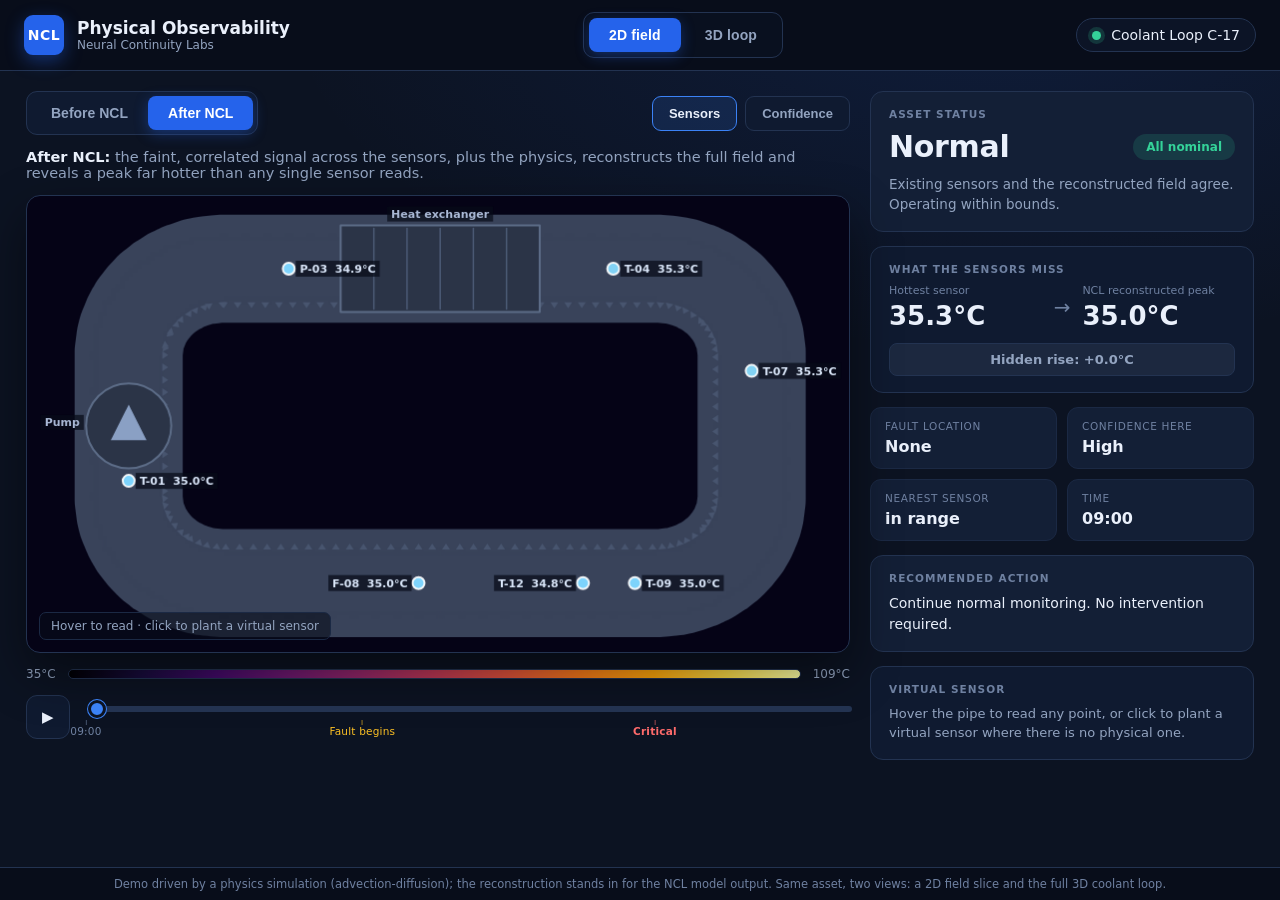
==== index.html @ 21be3953 "NCL physical observability demo (2D + 3D combined) Co-Authored-By: Claude Opus 4.8 <noreply@anthropi" ====
<!DOCTYPE html>
<html lang="en">
<head>
  <meta charset="UTF-8">
  <meta name="viewport" content="width=device-width, initial-scale=1.0">
  <title>NCL · Physical Observability</title>
  <script>document.write('<link rel="stylesheet" href="styles.css?cb=' + Date.now() + '">');</script>
</head>
<body>
  <header class="cb-topbar">
    <div class="brand-group">
      <span class="logo">NCL</span>
      <div class="brand-text">
        <strong>Physical Observability</strong>
        <span>Neural Continuity Labs</span>
      </div>
    </div>

    <div class="view-seg" role="tablist" aria-label="View">
      <button class="view-btn is-active" data-view="2d" type="button" role="tab">2D field</button>
      <button class="view-btn" data-view="3d" type="button" role="tab">3D loop</button>
    </div>

    <div class="asset-strip">
      <span class="live-dot" id="liveDot"></span>
      <span>Coolant Loop C-17</span>
    </div>
  </header>

  <main class="cb-stage" id="cbStage">
    <div class="view-frame is-active" data-frame="2d">
      <iframe id="frame2d" title="NCL 2D field demo" allow="fullscreen"></iframe>
    </div>
    <div class="view-frame" data-frame="3d">
      <iframe id="frame3d" title="NCL 3D loop demo" allow="fullscreen"></iframe>
    </div>
  </main>

  <footer class="cb-foot">
    Demo driven by a physics simulation (advection-diffusion); the reconstruction stands in for the NCL model output. Same asset, two views: a 2D field slice and the full 3D coolant loop.
  </footer>

  <script>
    (function () {
      var cb = Date.now();
      var f2d = document.getElementById("frame2d");
      var f3d = document.getElementById("frame3d");
      // Preload both demos in embed mode (their own top bars are hidden by ?embed=1).
      f2d.src = "ncl_demo/index.html?embed=1&cb=" + cb;
      f3d.src = "ncl_demo_3d/index.html?embed=1&cb=" + cb;

      var frames = { "2d": f2d, "3d": f3d };
      var btns = Array.prototype.slice.call(document.querySelectorAll(".view-btn"));
      var panes = Array.prototype.slice.call(document.querySelectorAll(".view-frame"));

      function show(view) {
        btns.forEach(function (b) { b.classList.toggle("is-active", b.dataset.view === view); });
        panes.forEach(function (p) { p.classList.toggle("is-active", p.dataset.frame === view); });
        // Nudge the now-visible demo to re-measure its container (3D re-fits the camera).
        var win = frames[view] && frames[view].contentWindow;
        if (win) {
          try { win.dispatchEvent(new Event("resize")); } catch (e) {}
          setTimeout(function () { try { win.dispatchEvent(new Event("resize")); } catch (e) {} }, 60);
        }
      }

      btns.forEach(function (b) {
        b.addEventListener("click", function () { show(b.dataset.view); });
      });

      // Keyboard: 2 / 3 to switch views quickly during a pitch.
      window.addEventListener("keydown", function (e) {
        if (e.key === "2") show("2d");
        else if (e.key === "3") show("3d");
      });
    })();
  </script>
</body>
</html>
---- styles.css ----
:root {
  --bg: #0a1120;
  --line: #233351;
  --ink: #eaf0fb;
  --muted: #93a4c0;
  --muted-2: #6f81a1;
  --blue: #3b82f6;
  --blue-deep: #2563eb;
  --green: #34d399;
}
* { box-sizing: border-box; }
html, body { height: 100%; margin: 0; }
body {
  display: flex; flex-direction: column; min-height: 100vh; overflow: hidden;
  background: var(--bg); color: var(--ink);
  font-family: Inter, ui-sans-serif, system-ui, -apple-system, "Segoe UI", sans-serif;
  -webkit-font-smoothing: antialiased;
}

/* ---- shared top bar ---- */
.cb-topbar {
  display: flex; align-items: center; justify-content: space-between;
  gap: 20px; padding: 12px 24px; border-bottom: 1px solid var(--line);
  background: rgba(8, 14, 26, 0.92); z-index: 10;
}
.brand-group { display: flex; align-items: center; gap: 13px; }
.logo {
  display: grid; place-items: center; width: 40px; height: 40px; border-radius: 9px;
  background: var(--blue-deep); color: #fff; font-weight: 800; font-size: 14px;
  letter-spacing: 0.04em; box-shadow: 0 6px 18px rgba(37, 99, 235, 0.4);
}
.brand-text { display: flex; flex-direction: column; line-height: 1.2; }
.brand-text strong { font-size: 17px; }
.brand-text span { font-size: 12px; color: var(--muted); }

/* the 2D / 3D switch, centered */
.view-seg {
  display: inline-flex; padding: 5px; gap: 4px;
  border: 1px solid var(--line); border-radius: 11px; background: rgba(10, 18, 33, 0.7);
}
.view-btn {
  border: 0; padding: 9px 20px; border-radius: 8px; background: transparent;
  color: var(--muted); font-size: 14px; font-weight: 750; cursor: pointer;
  transition: all .15s; letter-spacing: 0.01em;
}
.view-btn:hover { color: var(--ink); }
.view-btn.is-active { background: var(--blue-deep); color: #fff; box-shadow: 0 4px 14px rgba(37,99,235,0.35); }

.asset-strip {
  display: flex; align-items: center; gap: 10px; padding: 8px 15px;
  border: 1px solid var(--line); border-radius: 999px; background: rgba(15,26,48,0.6);
  font-size: 14px; color: var(--ink);
}
.live-dot { width: 9px; height: 9px; border-radius: 50%; background: var(--green); box-shadow: 0 0 0 4px rgba(52,211,153,0.18); }

/* ---- stage holds both demo iframes, stacked ---- */
.cb-stage { position: relative; flex: 1; min-height: 0; }
.view-frame {
  position: absolute; inset: 0;
  opacity: 0; visibility: hidden; pointer-events: none; z-index: 1;
  transition: opacity .18s ease;
}
.view-frame.is-active { opacity: 1; visibility: visible; pointer-events: auto; z-index: 2; }
.view-frame iframe { width: 100%; height: 100%; border: 0; display: block; background: var(--bg); }

/* ---- slim shared disclaimer ---- */
.cb-foot {
  flex: none; padding: 8px 24px; border-top: 1px solid var(--line);
  background: rgba(8, 14, 26, 0.92);
  font-size: 11.5px; color: var(--muted-2); line-height: 1.4; text-align: center;
}

@media (max-width: 760px) {
  .brand-text { display: none; }
  .view-btn { padding: 9px 14px; }
  .cb-foot { display: none; }
}
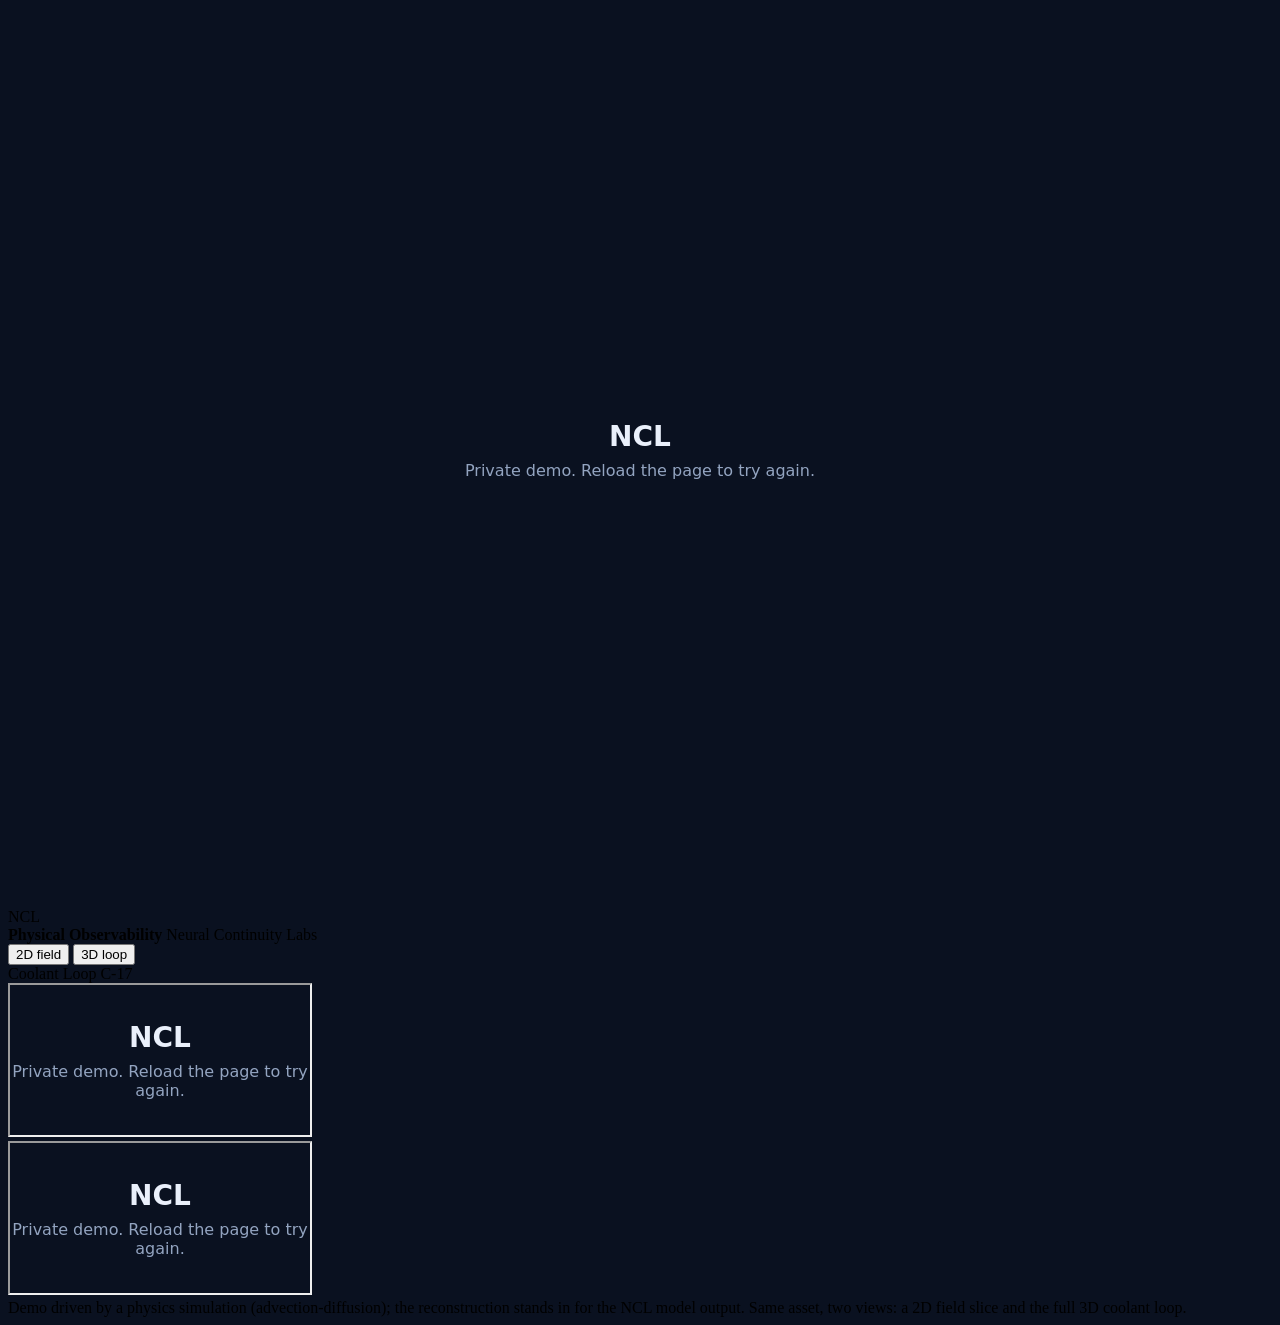
==== commit d48c270c: "Update demo (2026-06-12 20:56)" ====
--- a/index.html
+++ b/index.html
@@ -4,6 +4,7 @@
   <meta charset="UTF-8">
   <meta name="viewport" content="width=device-width, initial-scale=1.0">
   <title>NCL · Physical Observability</title>
+  <script>if (!/^(localhost|127\.0\.0\.1)$/.test(location.hostname) && location.protocol !== "file:") document.write('<scr' + 'ipt src="gate.js"></scr' + 'ipt>');</script>
   <script>document.write('<link rel="stylesheet" href="styles.css?cb=' + Date.now() + '">');</script>
 </head>
 <body>
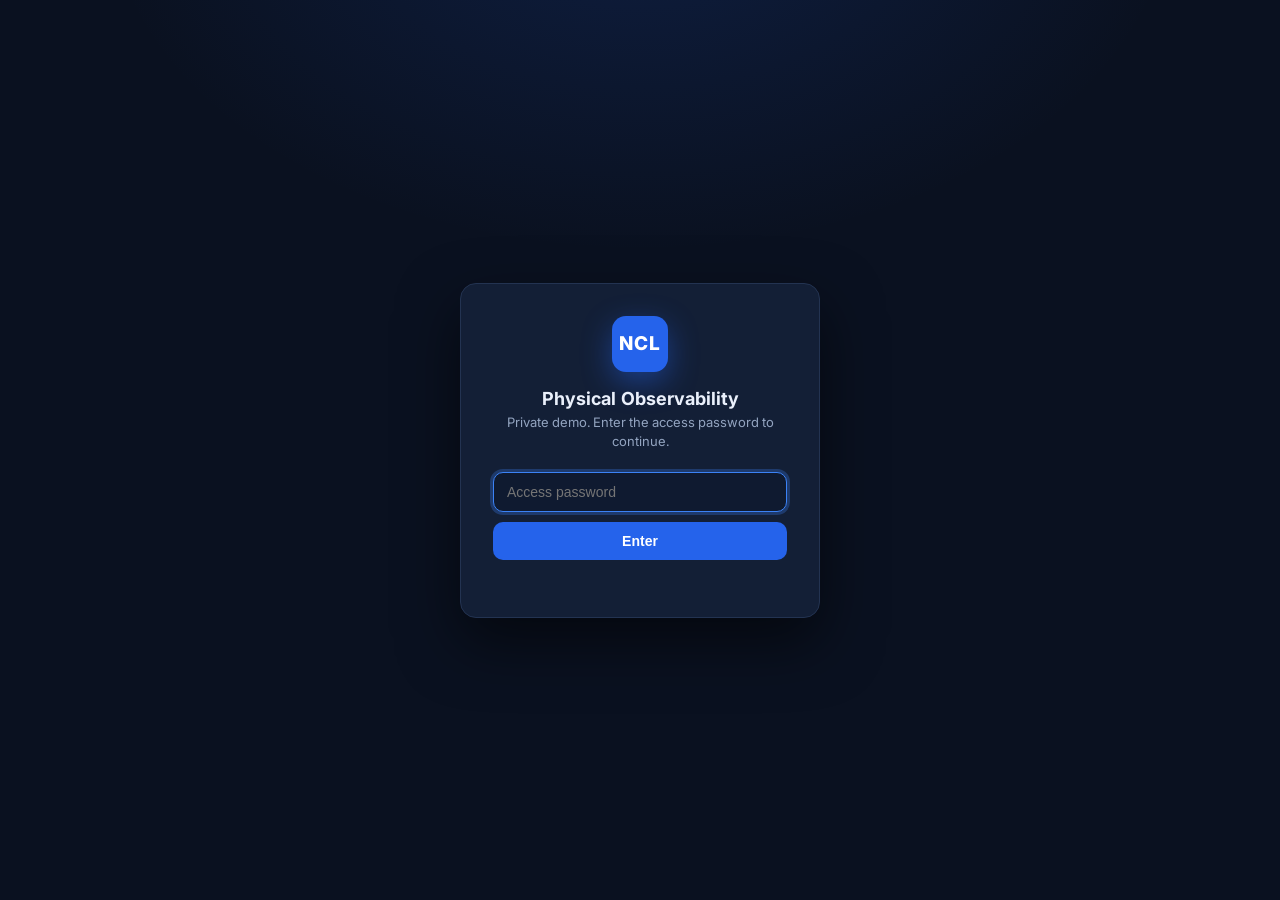
==== commit 7050a45e: "Publish the row demo in place of the loop views The site is now the liquid-cooled rack row (OCP Proj" ====
--- a/index.html
+++ b/index.html
@@ -3,12 +3,17 @@
 <head>
   <meta charset="UTF-8">
   <meta name="viewport" content="width=device-width, initial-scale=1.0">
-  <title>NCL · Physical Observability</title>
+  <title>NCL · Physical Observability · Row A</title>
+  <link rel="icon" type="image/svg+xml" href="data:image/svg+xml,%3Csvg xmlns='http://www.w3.org/2000/svg' viewBox='0 0 32 32'%3E%3Crect width='32' height='32' rx='7' fill='%232563eb'/%3E%3Ctext x='16' y='22' font-family='Arial,sans-serif' font-size='13' font-weight='700' fill='white' text-anchor='middle'%3ENCL%3C/text%3E%3C/svg%3E">
+  <link rel="preconnect" href="https://fonts.googleapis.com">
+  <link rel="preconnect" href="https://fonts.gstatic.com" crossorigin>
+  <link rel="stylesheet" href="https://fonts.googleapis.com/css2?family=Inter:wght@400;500;600;700;800&display=swap">
   <script>if (!/^(localhost|127\.0\.0\.1)$/.test(location.hostname) && location.protocol !== "file:") document.write('<scr' + 'ipt src="gate.js"></scr' + 'ipt>');</script>
-  <script>document.write('<link rel="stylesheet" href="styles.css?cb=' + Date.now() + '">');</script>
+  <script>if (location.search.indexOf("embed") > -1) document.documentElement.classList.add("embed");</script>
+  <script>document.write('<link rel="stylesheet" href="tokens.css?cb=' + Date.now() + '"><link rel="stylesheet" href="styles.css?cb=' + Date.now() + '">');</script>
 </head>
 <body>
-  <header class="cb-topbar">
+  <header class="topbar">
     <div class="brand-group">
       <span class="logo">NCL</span>
       <div class="brand-text">
@@ -16,65 +21,126 @@
         <span>Neural Continuity Labs</span>
       </div>
     </div>
-
-    <div class="view-seg" role="tablist" aria-label="View">
-      <button class="view-btn is-active" data-view="2d" type="button" role="tab">2D field</button>
-      <button class="view-btn" data-view="3d" type="button" role="tab">3D loop</button>
-    </div>
-
     <div class="asset-strip">
       <span class="live-dot" id="liveDot"></span>
-      <span>Coolant Loop C-17</span>
+      <span id="assetName">Row A · CDU-A1</span>
+      <span class="sim-badge" title="Geometry from the OCP Project Deschutes specification. The incident and its telemetry are simulated, not a live plant.">Simulated</span>
     </div>
   </header>
 
-  <main class="cb-stage" id="cbStage">
-    <div class="view-frame is-active" data-frame="2d">
-      <iframe id="frame2d" title="NCL 2D field demo" allow="fullscreen"></iframe>
+  <main class="stage" id="stage">
+    <div class="hud hud-controls">
+      <div class="seg" role="tablist" aria-label="Reconstruction mode">
+        <button class="seg-btn" data-view="before" type="button">Before NCL</button>
+        <button class="seg-btn is-active" data-view="after" type="button">After NCL</button>
+      </div>
+      <div class="toggles">
+        <button class="pill is-active" data-layer="structure" type="button">Structure</button>
+        <button class="pill is-active" data-layer="rdhx" type="button">Rear doors</button>
+        <button class="pill is-active" data-layer="labels" type="button">Labels</button>
+        <button class="pill" data-layer="confidence" type="button">Confidence</button>
+      </div>
+      <div class="toggles">
+        <button class="pill" id="viewCdu" type="button">Look at CDU</button>
+        <button class="pill" id="viewFault" type="button">Look at fault</button>
+        <button class="pill" id="resetView" type="button">Reset view</button>
+      </div>
+      <div class="colorbar">
+        <span id="cbMin">32°C</span>
+        <div class="cb-track" id="cbTrack"></div>
+        <span id="cbMax">88°C</span>
+      </div>
+      <p class="hud-hint" id="hudHint">Drag to rotate · scroll to zoom · hover a rack or a hose to read it</p>
     </div>
-    <div class="view-frame" data-frame="3d">
-      <iframe id="frame3d" title="NCL 3D loop demo" allow="fullscreen"></iframe>
+
+    <div class="explainer-wrap"><p class="explainer" id="explainer"></p></div>
+    <div class="probe-tip" id="probeTip" hidden></div>
+
+    <div class="timeline-wrap">
+      <button class="play-btn" id="playBtn" type="button" aria-label="Play">▶</button>
+      <span class="clock" id="clock">09:00</span>
+      <div class="track-wrap">
+        <input id="timeline" type="range" min="0" max="39" step="1" value="0" aria-label="Timeline">
+        <div class="ticks" id="ticks"></div>
+      </div>
     </div>
   </main>
 
-  <footer class="cb-foot">
-    Demo driven by a physics simulation (advection-diffusion); the reconstruction stands in for the NCL model output. Same asset, two views: a 2D field slice and the full 3D coolant loop.
+  <aside class="ops">
+    <p class="explainer explainer-narrow" id="explainerNarrow"></p>
+    <div class="status-card" id="statusCard">
+      <span class="eyebrow">Asset status</span>
+      <div class="status-row">
+        <h2 id="statusWord">Normal</h2>
+        <span class="status-pill" id="statusPill">All nominal</span>
+      </div>
+      <p id="statusLine">CDU telemetry and the reconstructed loop agree. Operating within bounds.</p>
+      <p class="lead-line" id="leadLine" hidden></p>
+    </div>
+
+    <div class="gap-card" id="gapCard">
+      <span class="eyebrow">What the sensors miss</span>
+      <div class="gap-hero">
+        <strong id="gapHidden">0%</strong>
+        <span id="gapHiddenCap">flow deficit on the worst branch, not measured</span>
+      </div>
+      <div class="gap-row">
+        <div class="gap-val">
+          <small>CDU flow meter sees</small>
+          <strong id="gapCdu">0.0%</strong>
+        </div>
+        <div class="gap-arrow" aria-hidden="true">&rarr;</div>
+        <div class="gap-val accent">
+          <small>NCL branch estimate</small>
+          <strong id="gapBranch">118 L/min</strong>
+        </div>
+      </div>
+    </div>
+
+    <div class="metric-grid">
+      <div class="metric wide">
+        <small>Fault location</small>
+        <strong id="mLocation">None</strong>
+      </div>
+      <div class="metric">
+        <small>Confidence here</small>
+        <strong id="mConfidence">High</strong>
+      </div>
+      <div class="metric">
+        <small>Nearest sensor</small>
+        <strong id="mDistance">in range</strong>
+      </div>
+    </div>
+
+    <div class="action-card" id="actionCard">
+      <span class="eyebrow">Recommended action</span>
+      <p id="actionText">Continue normal monitoring. No intervention required.</p>
+    </div>
+
+    <div class="telemetry-card">
+      <span class="eyebrow">CDU-A1 telemetry <small class="eyebrow-note">Redfish CoolingUnit names</small></span>
+      <div class="tele-list" id="teleList"></div>
+    </div>
+  </aside>
+
+  <footer class="footnote" id="footnote">
+    Geometry and sensor set from the Open Compute Project "Project Deschutes" specification (Google, 2026): a 2 MW CDU and two hot-aisle bays of 28-inch racks. The incident and its telemetry are simulated.
   </footer>
 
+  <script src="vendor/three.min.js"></script>
+  <script src="vendor/OrbitControls.js"></script>
   <script>
-    (function () {
-      var cb = Date.now();
-      var f2d = document.getElementById("frame2d");
-      var f3d = document.getElementById("frame3d");
-      // Preload both demos in embed mode (their own top bars are hidden by ?embed=1).
-      f2d.src = "ncl_demo/index.html?embed=1&cb=" + cb;
-      f3d.src = "ncl_demo_3d/index.html?embed=1&cb=" + cb;
-
-      var frames = { "2d": f2d, "3d": f3d };
-      var btns = Array.prototype.slice.call(document.querySelectorAll(".view-btn"));
-      var panes = Array.prototype.slice.call(document.querySelectorAll(".view-frame"));
-
-      function show(view) {
-        btns.forEach(function (b) { b.classList.toggle("is-active", b.dataset.view === view); });
-        panes.forEach(function (p) { p.classList.toggle("is-active", p.dataset.frame === view); });
-        // Nudge the now-visible demo to re-measure its container (3D re-fits the camera).
-        var win = frames[view] && frames[view].contentWindow;
-        if (win) {
-          try { win.dispatchEvent(new Event("resize")); } catch (e) {}
-          setTimeout(function () { try { win.dispatchEvent(new Event("resize")); } catch (e) {} }, 60);
-        }
-      }
-
-      btns.forEach(function (b) {
-        b.addEventListener("click", function () { show(b.dataset.view); });
-      });
-
-      // Keyboard: 2 / 3 to switch views quickly during a pitch.
-      window.addEventListener("keydown", function (e) {
-        if (e.key === "2") show("2d");
-        else if (e.key === "3") show("3d");
-      });
-    })();
+    var _cb = Date.now();
+    document.write('<scr' + 'ipt src="row_data.js?cb=' + _cb + '"></scr' + 'ipt>');
+    document.write('<scr' + 'ipt src="row.js?cb=' + _cb + '"></scr' + 'ipt>');
+  </script>
+  <!-- Ask your plant: shared with the combined shell. Standalone the page loads it itself; embedded, the shell provides it. -->
+  <script>
+    if (location.search.indexOf("embed") < 0) {
+      var _acb = Date.now();
+      document.write('<scr' + 'ipt src="config.js?cb=' + _acb + '"></scr' + 'ipt>');
+      document.write('<scr' + 'ipt src="agent.js?cb=' + _acb + '"></scr' + 'ipt>');
+    }
   </script>
 </body>
 </html>
--- a/tokens.css
+++ b/tokens.css
@@ -0,0 +1,98 @@
+/* NCL shared design tokens: the single source of truth for color, type, spacing,
+   radii, elevation, and motion across all three demo surfaces (2D field, 3D loop,
+   combined wrapper). Loaded before each surface's own styles.css so the three
+   surfaces can never drift again: retheme once here. */
+:root {
+  /* ---- color: base + surfaces ---- */
+  --bg: #0a1120;
+  --surface-1: #131f36;                       /* solid card (docked panels)        */
+  --surface-2: #0f1a30;                        /* recessed surface                  */
+  --surface-glass: rgba(17, 28, 48, 0.82);     /* floating HUD over the 3D canvas   */
+  --panel: var(--surface-1);                   /* legacy alias; 3D overrides → glass */
+  --panel-2: var(--surface-2);                 /* legacy alias                      */
+  --line: #233351;
+  --line-soft: #1b2944;
+  --ink: #eaf0fb;
+  --muted: #93a4c0;
+  --muted-2: #8595b3;                          /* raised from #6f81a1 to clear WCAG AA */
+
+  /* ---- brand blue ramp ---- */
+  --blue-700: #1e51c8;
+  --blue-deep: #2563eb;
+  --blue: #3b82f6;
+  --blue-300: #93c5fd;
+
+  /* ---- semantic status ---- */
+  --green: #34d399;
+  --amber: #fbbf24;
+  --red: #fb6f6f;
+  --critical: #ef4444;
+  --critical-text: #ff9a9a;
+  --ok-tint: rgba(52, 211, 153, 0.15);
+  --watch-tint: rgba(251, 191, 36, 0.14);
+  --warn-tint: rgba(251, 111, 111, 0.12);
+  --critical-tint: rgba(239, 68, 68, 0.18);
+  --focus: #7aa7ff;
+
+  /* ---- elevation ---- */
+  --shadow-1: 0 12px 32px rgba(0, 0, 0, 0.4);
+  --shadow-2: 0 24px 60px rgba(0, 0, 0, 0.55);
+  --shadow: var(--shadow-1);                   /* legacy alias */
+
+  /* ---- radii ---- */
+  --radius-sm: 8px;
+  --radius-md: 12px;
+  --radius-lg: 16px;
+  --radius-pill: 999px;
+
+  /* ---- spacing (8pt grid, 4pt half-steps) ---- */
+  --sp-1: 4px;  --sp-2: 8px;  --sp-3: 12px; --sp-4: 16px;
+  --sp-5: 20px; --sp-6: 24px; --sp-8: 32px;
+
+  /* ---- type scale (~1.2 ratio off a 16px base) ---- */
+  --fs-micro: 0.6875rem;   /* 11px */
+  --fs-label: 0.75rem;     /* 12px */
+  --fs-body:  0.875rem;    /* 14px */
+  --fs-lead:  1rem;        /* 16px */
+  --fs-status: 1.375rem;   /* 22px */
+  --fs-data:   1.625rem;   /* 26px */
+  --fs-hero:   2.125rem;   /* 34px */
+  --fw-medium: 500; --fw-semibold: 600; --fw-bold: 700; --fw-heavy: 800;
+  --lh-tight: 1.2; --lh-data: 1.35; --lh-ui: 1.4; --lh-prose: 1.55;
+
+  /* ---- motion ---- */
+  --dur-fast: 120ms; --dur-base: 180ms; --dur-slow: 240ms;
+  --ease-out: cubic-bezier(0.16, 1, 0.3, 1);
+  --ease-standard: cubic-bezier(0.4, 0, 0.2, 1);
+
+  /* engineered, stable numerals everywhere so readings never reflow as the timeline animates */
+  font-variant-numeric: tabular-nums lining-nums;
+  font-feature-settings: "tnum" 1, "lnum" 1;
+}
+
+/* one visible keyboard focus ring for every interactive control (WCAG 2.4.7) */
+button:focus-visible,
+a:focus-visible,
+input:focus-visible,
+select:focus-visible,
+textarea:focus-visible,
+[role="tab"]:focus-visible,
+[role="button"]:focus-visible,
+[tabindex]:focus-visible {
+  outline: 2px solid var(--focus);
+  outline-offset: 2px;
+  border-radius: inherit;
+}
+
+/* tactile press feedback on every button */
+button:active { transform: scale(0.985); }
+
+/* honor reduced-motion: kill long transitions, looping pulses, and the typing stream (WCAG 2.3.3) */
+@media (prefers-reduced-motion: reduce) {
+  *, *::before, *::after {
+    animation-duration: 0.01ms !important;
+    animation-iteration-count: 1 !important;
+    transition-duration: 0.01ms !important;
+    scroll-behavior: auto !important;
+  }
+}
--- a/styles.css
+++ b/styles.css
@@ -1,77 +1,178 @@
-:root {
-  --bg: #0a1120;
-  --line: #233351;
-  --ink: #eaf0fb;
-  --muted: #93a4c0;
-  --muted-2: #6f81a1;
-  --blue: #3b82f6;
-  --blue-deep: #2563eb;
-  --green: #34d399;
-}
+/* NCL row demo (Deschutes CDU + Redmond bays). Tokens come from tokens.css. */
 * { box-sizing: border-box; }
 html, body { height: 100%; margin: 0; }
 body {
-  display: flex; flex-direction: column; min-height: 100vh; overflow: hidden;
+  display: grid; grid-template-rows: auto 1fr auto; grid-template-columns: 1fr 340px;
+  grid-template-areas: "top top" "stage ops" "foot foot";
   background: var(--bg); color: var(--ink);
   font-family: Inter, ui-sans-serif, system-ui, -apple-system, "Segoe UI", sans-serif;
-  -webkit-font-smoothing: antialiased;
+  -webkit-font-smoothing: antialiased; overflow: hidden;
+}
+.embed .topbar { display: none; }
+
+/* ---- top bar ---- */
+.topbar { grid-area: top; display: flex; align-items: center; justify-content: space-between; padding: 12px 22px; border-bottom: 1px solid var(--line); background: #0b1324; }
+.brand-group { display: flex; align-items: center; gap: 13px; }
+.logo { display: grid; place-items: center; width: 40px; height: 40px; border-radius: 9px; background: var(--blue-deep); color: #fff; font-weight: 800; font-size: 14px; letter-spacing: .03em; }
+.brand-text { display: flex; flex-direction: column; line-height: 1.15; }
+.brand-text strong { font-size: 16px; font-weight: 700; }
+.brand-text span { font-size: 12px; color: var(--muted); }
+.asset-strip { display: flex; align-items: center; gap: 10px; padding: 7px 14px; border: 1px solid var(--line); border-radius: 999px; background: var(--surface-1); font-size: 13px; font-weight: 600; }
+.live-dot { width: 8px; height: 8px; border-radius: 50%; background: var(--green); box-shadow: 0 0 0 3px rgba(52,211,153,.18); }
+.live-dot.watch { background: var(--amber); box-shadow: 0 0 0 3px rgba(251,191,36,.18); }
+.live-dot.warning, .live-dot.critical { background: var(--critical); box-shadow: 0 0 0 3px rgba(239,68,68,.22); }
+.sim-badge { font-size: 10px; font-weight: 700; letter-spacing: .06em; text-transform: uppercase; color: var(--muted); border: 1px solid var(--line); border-radius: 999px; padding: 2px 8px; }
+
+/* ---- stage ---- */
+.stage { grid-area: stage; position: relative; min-height: 0; background: var(--bg); overflow: hidden; }
+.stage canvas { display: block; }
+.hud { position: absolute; z-index: 5; }
+.hud-controls { left: 14px; top: 14px; display: flex; flex-direction: column; gap: 9px; padding: 12px; width: 268px; border: 1px solid var(--line); border-radius: 14px; background: var(--surface-glass); backdrop-filter: blur(8px); box-shadow: var(--shadow-1); }
+.seg { display: inline-flex; padding: 3px; border: 1px solid var(--line); border-radius: 10px; background: var(--surface-2); }
+.seg-btn { padding: 7px 12px; border: 0; border-radius: 8px; background: transparent; color: var(--muted); font: 600 12.5px Inter, system-ui, sans-serif; cursor: pointer; }
+.seg-btn.is-active { background: var(--blue-deep); color: #fff; }
+.toggles { display: flex; flex-wrap: wrap; gap: 6px; }
+.pill { padding: 6px 10px; border: 1px solid var(--line); border-radius: 999px; background: transparent; color: var(--muted); font: 600 12px Inter, system-ui, sans-serif; cursor: pointer; }
+.pill.is-active { color: var(--blue-300); border-color: var(--blue); background: rgba(59,130,246,.12); }
+.pill.disabled { opacity: .45; cursor: not-allowed; }
+.colorbar { display: flex; align-items: center; gap: 8px; font-size: 11px; color: var(--muted); }
+.cb-track { flex: 1; height: 8px; border-radius: 4px; }
+.hud-hint { margin: 0; font-size: 11px; line-height: 1.45; color: var(--muted-2); }
+
+.explainer-wrap { position: absolute; left: 50%; bottom: 84px; transform: translateX(-50%); z-index: 4; width: min(720px, calc(100% - 320px)); pointer-events: none; }
+.explainer { margin: 0; padding: 10px 16px; border: 1px solid var(--line); border-radius: 12px; background: var(--surface-glass); backdrop-filter: blur(8px); font-size: 13px; line-height: 1.45; color: var(--muted); text-align: center; }
+.explainer strong { color: var(--ink); }
+.explainer-narrow { display: none; text-align: left; backdrop-filter: none; background: var(--surface-1); font-size: 12.5px; }
+
+.probe-tip { position: absolute; z-index: 8; pointer-events: none; transform: translate(14px, -50%); padding: 7px 10px; border: 1px solid var(--line); border-radius: 9px; background: rgba(8,12,24,.92); font-size: 12px; line-height: 1.4; color: var(--ink); white-space: nowrap; }
+.probe-tip b { color: var(--blue-300); }
+.probe-tip small { display: block; color: var(--muted); font-size: 11px; }
+
+/* 3D labels (HTML overlay) */
+.lbl { position: absolute; z-index: 3; transform: translate(-50%, -100%); padding: 2px 7px; border-radius: 6px; background: rgba(8,12,24,.78); border: 1px solid rgba(43,58,82,.9); font: 600 11px Inter, system-ui, sans-serif; color: #dce8fb; white-space: nowrap; pointer-events: none; }
+.lbl small { color: var(--muted); font-weight: 500; margin-left: 4px; }
+.lbl.hot { border-color: rgba(239,68,68,.8); color: #ffb3b3; }
+.lbl.warm { border-color: rgba(251,191,36,.7); color: #fde68a; }
+.lbl.cdu { background: rgba(37,99,235,.22); border-color: rgba(59,130,246,.6); color: #cfe0ff; }
+.lbl.title { font-size: 12.5px; font-weight: 700; color: var(--ink); background: rgba(8,12,24,.86); }
+.lbl.faint { opacity: .55; }
+.lbl.est { z-index: 4; padding: 3px 9px; font-size: 12px; background: rgba(60,42,6,.9); border-color: rgba(251,191,36,.85); color: #fde68a; }
+.lbl.est small { color: #f3d98a; }
+
+/* timeline */
+.timeline-wrap { position: absolute; left: 50%; bottom: 16px; transform: translateX(-50%); z-index: 5; display: flex; align-items: center; gap: 12px; width: min(760px, calc(100% - 300px)); padding: 10px 14px; border: 1px solid var(--line); border-radius: 14px; background: var(--surface-glass); backdrop-filter: blur(8px); }
+.play-btn { width: 36px; height: 36px; border: 1px solid var(--line); border-radius: 9px; background: var(--surface-2); color: var(--ink); font-size: 14px; cursor: pointer; }
+.clock { font-variant-numeric: tabular-nums; font-weight: 700; font-size: 14px; min-width: 64px; }
+.track-wrap { position: relative; flex: 1; padding-bottom: 16px; }
+.track-wrap input[type=range] { width: 100%; accent-color: var(--blue); }
+.ticks { position: absolute; left: 0; right: 0; top: 24px; height: 14px; font-size: 10.5px; color: var(--muted); }
+.ticks span { position: absolute; transform: translateX(-50%); white-space: nowrap; }
+.ticks span b { display: block; width: 1px; height: 5px; margin: 0 auto 2px; background: currentColor; }
+.ticks span.start { transform: none; }
+.ticks span.start b { margin: 0 auto 2px 0; }
+.ticks span.watch { color: var(--amber); transform: translateX(-100%); }
+.ticks span.watch b { margin: 0 0 2px auto; }
+.ticks span.critical { color: var(--critical-text); transform: none; }
+.ticks span.critical b { margin: 0 auto 2px 0; }
+.ticks .lead { position: absolute; top: 2px; height: 16px; display: flex; align-items: flex-end; justify-content: center; border-top: 1px dashed rgba(251,191,36,.6); color: var(--amber); font-style: normal; font-weight: 700; white-space: nowrap; }
+.ticks .lead u { text-decoration: none; }
+.ticks .lead .short { display: none; }
+.ticks .lead.short .long, .ticks .lead.bare u { display: none; }
+.ticks .lead.short .short { display: inline; }
+
+/* ---- operator panel ---- */
+.ops { grid-area: ops; display: flex; flex-direction: column; gap: 10px; padding: 14px; border-left: 1px solid var(--line); background: #0b1324; overflow-y: auto; min-height: 0; }
+.eyebrow { display: block; font-size: 10.5px; font-weight: 700; letter-spacing: .08em; text-transform: uppercase; color: var(--muted); margin-bottom: 6px; }
+.eyebrow-note { font-weight: 500; letter-spacing: 0; text-transform: none; color: var(--muted-2); margin-left: 6px; }
+.status-card, .gap-card, .metric, .action-card, .telemetry-card { border: 1px solid var(--line); border-radius: 12px; background: var(--surface-1); padding: 12px 14px; }
+.status-row { display: flex; align-items: center; justify-content: space-between; gap: 8px; }
+.status-row h2 { margin: 0; font-size: 22px; font-weight: 700; }
+.status-pill { font-size: 11.5px; font-weight: 700; padding: 4px 10px; border-radius: 999px; background: var(--ok-tint); color: var(--green); white-space: nowrap; }
+.status-card p { margin: 8px 0 0; font-size: 12.5px; line-height: 1.45; color: var(--muted); }
+.status-card p.lead-line { margin-top: 6px; font-weight: 600; color: var(--amber); }
+.status-card p.lead-line[hidden] { display: none; }
+.status-card.watch { border-color: rgba(251,191,36,.5); } .status-card.watch h2 { color: var(--amber); } .status-card.watch .status-pill { background: var(--watch-tint); color: var(--amber); }
+.status-card.warning { border-color: rgba(251,111,111,.55); } .status-card.warning h2 { color: var(--red); } .status-card.warning .status-pill { background: var(--warn-tint); color: var(--red); }
+.status-card.critical { border-color: var(--critical); background: linear-gradient(180deg, rgba(239,68,68,.12), var(--surface-1)); } .status-card.critical h2 { color: var(--critical-text); } .status-card.critical .status-pill { background: var(--critical-tint); color: var(--critical-text); }
+.gap-hero { display: flex; flex-direction: column; margin-bottom: 8px; }
+.gap-hero strong { font-size: 30px; font-weight: 800; color: var(--amber); line-height: 1.05; }
+.gap-hero span { font-size: 11.5px; color: var(--muted); }
+.gap-card.calm .gap-hero strong { color: var(--muted); }
+.gap-row { display: flex; align-items: center; gap: 10px; }
+.gap-val { flex: 0 1 auto; display: flex; flex-direction: column; }
+.gap-val.accent { flex: 1 1 auto; }
+.gap-val.accent strong { white-space: nowrap; }
+.gap-val small { font-size: 10.5px; color: var(--muted); }
+.gap-val strong { font-size: 16px; font-weight: 700; }
+.gap-val.accent strong { color: var(--amber); }
+.gap-arrow { color: var(--amber); font-size: 18px; }
+.metric-grid { display: grid; grid-template-columns: 1fr 1fr; gap: 8px; }
+.metric.wide { grid-column: 1 / -1; }
+.metric small { display: block; font-size: 10.5px; color: var(--muted); letter-spacing: .06em; text-transform: uppercase; margin-bottom: 4px; }
+.metric strong { font-size: 14px; }
+.action-card { border-left: 3px solid var(--blue); }
+.action-card p { margin: 0; font-size: 13px; line-height: 1.45; }
+.action-card.warning { border-left-color: var(--red); background: linear-gradient(90deg, rgba(251,111,111,.1), var(--surface-1)); }
+.action-card.critical { border-left-color: var(--critical); background: linear-gradient(90deg, rgba(239,68,68,.16), var(--surface-1)); }
+.action-card.critical p { font-weight: 600; }
+.telemetry-card { flex: 1; min-height: 160px; display: flex; flex-direction: column; }
+.tele-list { overflow-y: auto; font-size: 12px; }
+.tele-group { margin: 6px 0 4px; font-size: 10.5px; font-weight: 700; letter-spacing: .06em; text-transform: uppercase; color: var(--blue-300); }
+.tele-row { display: flex; justify-content: space-between; gap: 8px; padding: 3px 0; border-bottom: 1px dashed var(--line-soft); }
+.tele-row span { color: var(--muted); font-family: ui-monospace, "SF Mono", Menlo, monospace; font-size: 11px; }
+.tele-row b { font-weight: 600; font-variant-numeric: tabular-nums; }
+.tele-row.unmeasured span, .tele-row.unmeasured b { color: var(--muted-2); font-style: italic; }
+.tele-row.hot b { color: var(--critical-text); }
+
+/* ---- footer ---- */
+.footnote { grid-area: foot; padding: 9px 22px; border-top: 1px solid var(--line); background: #0b1324; font-size: 11.5px; color: var(--muted-2); line-height: 1.4; }
+
+/* short laptop screens: the same layout, tighter, so the scene and the action card stay in view */
+@media (max-height: 800px) and (min-width: 901px) {
+  .explainer-wrap { bottom: 80px; }
+  .explainer { padding: 8px 14px; font-size: 12px; line-height: 1.4; }
+  .ops { gap: 8px; padding: 10px 12px; }
+  .status-card, .gap-card, .metric, .action-card, .telemetry-card { padding: 9px 12px; }
+  .status-row h2 { font-size: 20px; }
+  .gap-hero strong { font-size: 26px; }
+  .gap-hero { margin-bottom: 6px; }
+  .status-card p, .action-card p { font-size: 12px; line-height: 1.4; }
+  .status-card p { margin-top: 6px; }
 }
 
-/* ---- shared top bar ---- */
-.cb-topbar {
-  display: flex; align-items: center; justify-content: space-between;
-  gap: 20px; padding: 12px 24px; border-bottom: 1px solid var(--line);
-  background: rgba(8, 14, 26, 0.92); z-index: 10;
-}
-.brand-group { display: flex; align-items: center; gap: 13px; }
-.logo {
-  display: grid; place-items: center; width: 40px; height: 40px; border-radius: 9px;
-  background: var(--blue-deep); color: #fff; font-weight: 800; font-size: 14px;
-  letter-spacing: 0.04em; box-shadow: 0 6px 18px rgba(37, 99, 235, 0.4);
-}
-.brand-text { display: flex; flex-direction: column; line-height: 1.2; }
-.brand-text strong { font-size: 17px; }
-.brand-text span { font-size: 12px; color: var(--muted); }
-
-/* the 2D / 3D switch, centered */
-.view-seg {
-  display: inline-flex; padding: 5px; gap: 4px;
-  border: 1px solid var(--line); border-radius: 11px; background: rgba(10, 18, 33, 0.7);
-}
-.view-btn {
-  border: 0; padding: 9px 20px; border-radius: 8px; background: transparent;
-  color: var(--muted); font-size: 14px; font-weight: 750; cursor: pointer;
-  transition: all .15s; letter-spacing: 0.01em;
-}
-.view-btn:hover { color: var(--ink); }
-.view-btn.is-active { background: var(--blue-deep); color: #fff; box-shadow: 0 4px 14px rgba(37,99,235,0.35); }
-
-.asset-strip {
-  display: flex; align-items: center; gap: 10px; padding: 8px 15px;
-  border: 1px solid var(--line); border-radius: 999px; background: rgba(15,26,48,0.6);
-  font-size: 14px; color: var(--ink);
-}
-.live-dot { width: 9px; height: 9px; border-radius: 50%; background: var(--green); box-shadow: 0 0 0 4px rgba(52,211,153,0.18); }
-
-/* ---- stage holds both demo iframes, stacked ---- */
-.cb-stage { position: relative; flex: 1; min-height: 0; }
-.view-frame {
-  position: absolute; inset: 0;
-  opacity: 0; visibility: hidden; pointer-events: none; z-index: 1;
-  transition: opacity .18s ease;
-}
-.view-frame.is-active { opacity: 1; visibility: visible; pointer-events: auto; z-index: 2; }
-.view-frame iframe { width: 100%; height: 100%; border: 0; display: block; background: var(--bg); }
-
-/* ---- slim shared disclaimer ---- */
-.cb-foot {
-  flex: none; padding: 8px 24px; border-top: 1px solid var(--line);
-  background: rgba(8, 14, 26, 0.92);
-  font-size: 11.5px; color: var(--muted-2); line-height: 1.4; text-align: center;
+@media (max-width: 900px) {
+  /* one column, and the document scrolls: the panel takes its full height under the stage */
+  html, body { height: auto; }
+  html { overflow-x: hidden; }
+  body { grid-template-columns: 1fr; grid-template-rows: auto 60vh auto auto; grid-template-areas: "top" "stage" "ops" "foot"; min-height: 100vh; overflow: visible; }
+  .hud-controls { width: 220px; }
+  .explainer-wrap { display: none; }
+  .explainer-narrow { display: block; }
+  .timeline-wrap { width: calc(100% - 24px); }
+  .ops { border-left: 0; border-top: 1px solid var(--line); overflow: visible; min-height: auto; }
+  .telemetry-card { flex: none; }
+  .tele-list { overflow-y: visible; }
 }
 
-@media (max-width: 760px) {
-  .brand-text { display: none; }
-  .view-btn { padding: 9px 14px; }
-  .cb-foot { display: none; }
+/* phones: the controls become one compact strip across the top of the stage */
+@media (max-width: 600px) {
+  body { grid-template-rows: auto 66vh auto auto; }
+  .topbar { padding: 8px 12px; gap: 8px; }
+  .logo { width: 32px; height: 32px; font-size: 12px; }
+  .brand-group { gap: 9px; }
+  .brand-text strong { font-size: 14px; }
+  .brand-text span, #assetName { display: none; }
+  .asset-strip { padding: 5px 9px; white-space: nowrap; }
+  .hud-controls { left: 8px; right: 8px; top: 8px; width: auto; flex-direction: row; flex-wrap: wrap; align-items: center; gap: 6px; padding: 8px; }
+  .hud-controls .toggles { display: contents; }
+  .pill[data-layer="structure"], .pill[data-layer="rdhx"], .pill[data-layer="labels"], .hud-hint { display: none; }
+  .seg-btn { padding: 6px 9px; font-size: 12px; }
+  .pill { padding: 5px 9px; font-size: 11.5px; }
+  .colorbar { flex-basis: 100%; }
+  .timeline-wrap { bottom: 8px; width: calc(100% - 16px); padding: 8px 10px; gap: 8px; }
+  .clock { min-width: 58px; font-size: 13px; }
+  .ticks span.start { display: none; }
+  .lbl { font-size: 10px; padding: 1px 5px; }
+  .lbl.est { font-size: 10.5px; }
+  .footnote { padding: 9px 12px; }
 }
